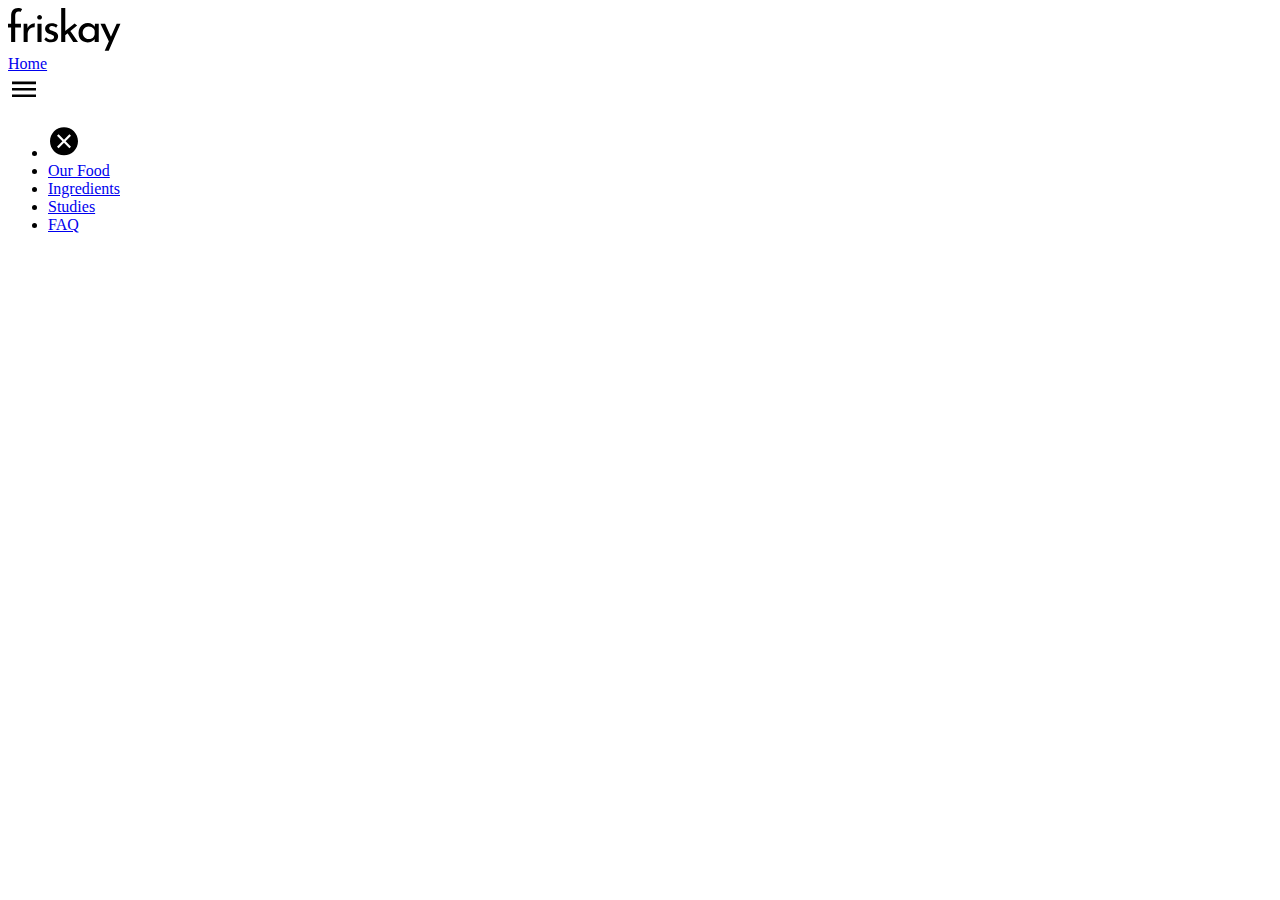
==== index.html @ 44ff91f6 "Homepage header layout" ====
<!DOCTYPE html>
<html lang="en">
<head>
    <meta charset="UTF-8">
    <meta name="viewport" content="width=device-width, initial-scale=1.0">
    <title>Kitty Food</title>
    <link rel="stylesheet" href="css/main.css">
</head>
<body>
    <header>
        <div class="header-left">
            
            <img src = "logo.svg" alt="Friskay Logo">
            <div class="divider"></div>
            <a href="#" class="home hide-mobile">Home</a>

            <nav>
                <a href="#" class="menu-open hide-desktop">
                    <img src="menu.svg" alt="Open menu">
                </a>
                <ul>
                    <li>
                        <a href="#" class="menu-close">
                            <img src="close.svg" alt="Close menu">
                        </a>
                        <li><a href="#">Our Food</a></li>
                        <li><a href="#">Ingredients</a></li>
                        <li><a href="#">Studies</a></li>
                        <li><a href="#">FAQ</a></li>
                    </li>
                </ul>
            </nav>
        </div>
    </header>
    
</body>
</html>
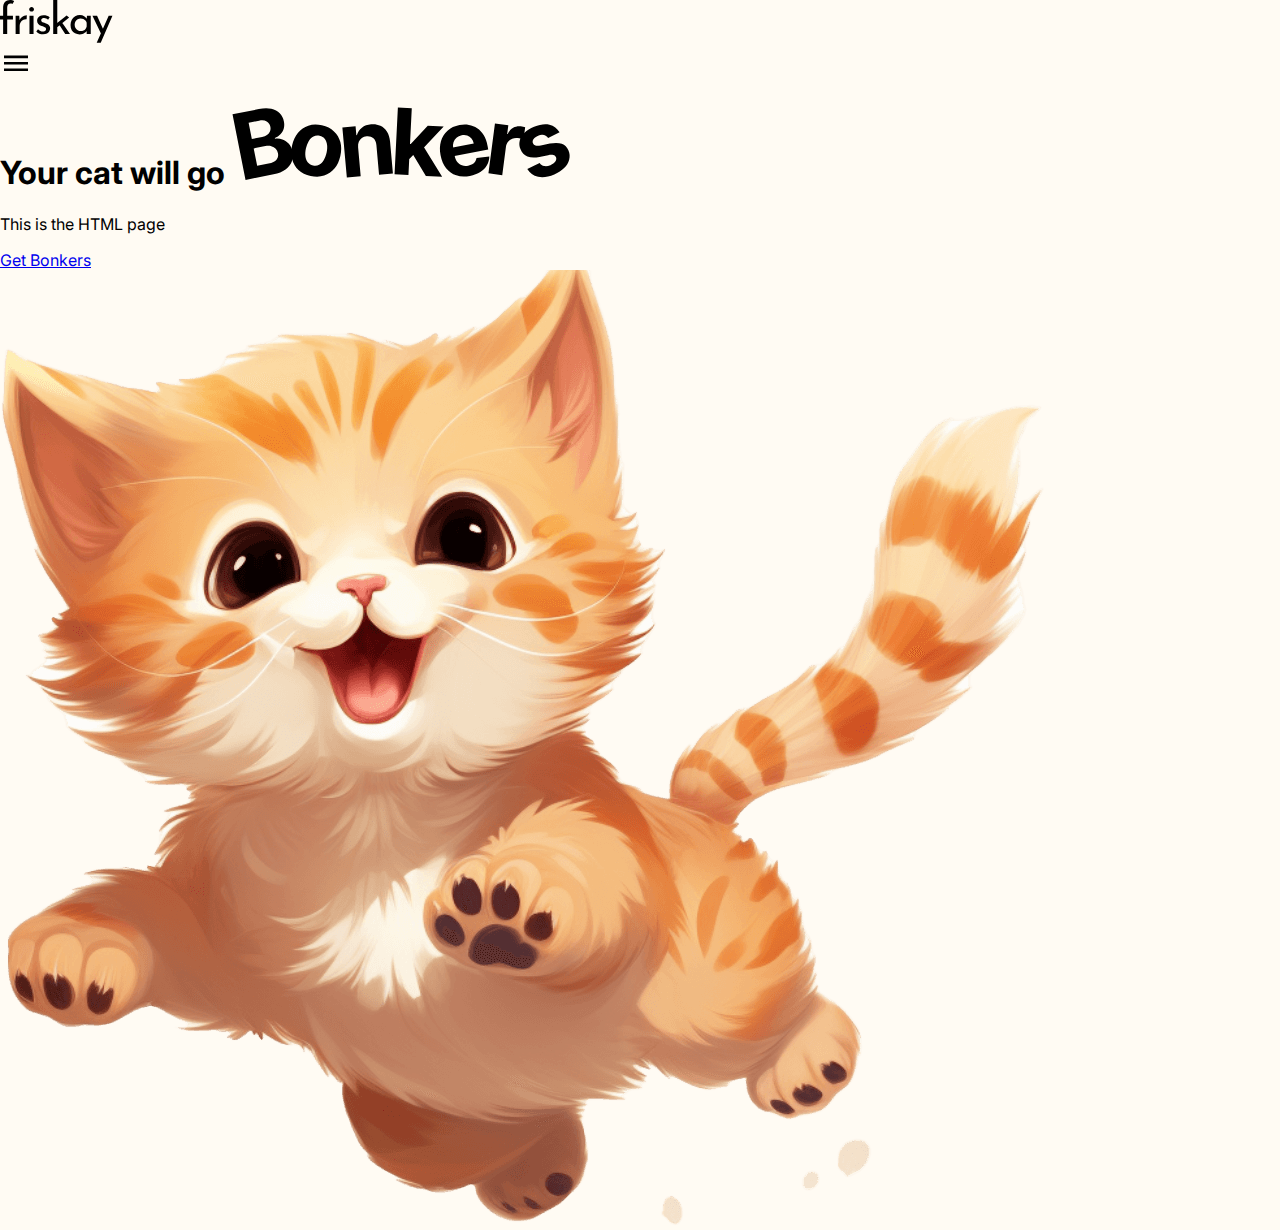
==== commit 42ad663d: "Header changes" ====
--- a/index.html
+++ b/index.html
@@ -4,34 +4,68 @@
     <meta charset="UTF-8">
     <meta name="viewport" content="width=device-width, initial-scale=1.0">
     <title>Kitty Food</title>
+    <link rel="preconnect" href="https://fonts.googleapis.com">
+    <link rel="preconnect" href="https://fonts.gstatic.com" crossorigin>
+    <link href="https://fonts.googleapis.com/css2?family=Inter:wght@100..900&display=swap" rel="stylesheet">
     <link rel="stylesheet" href="css/main.css">
 </head>
 <body>
-    <header>
-        <div class="header-left">
-            
-            <img src = "logo.svg" alt="Friskay Logo">
-            <div class="divider"></div>
-            <a href="#" class="home hide-mobile">Home</a>
+    <div>
+        <header>
+            <div class="header-left">
+                
+                <img src = "logo.svg" alt="Friskay Logo">
+                <div class="divider"></div>
+                <a href="#" class="home hide-mobile">Home</a>
 
-            <nav>
-                <a href="#" class="menu-open hide-desktop">
-                    <img src="menu.svg" alt="Open menu">
-                </a>
-                <ul>
-                    <li>
-                        <a href="#" class="menu-close">
-                            <img src="close.svg" alt="Close menu">
-                        </a>
-                        <li><a href="#">Our Food</a></li>
-                        <li><a href="#">Ingredients</a></li>
-                        <li><a href="#">Studies</a></li>
-                        <li><a href="#">FAQ</a></li>
-                    </li>
-                </ul>
-            </nav>
+                <nav>
+                    <a href="#" class="menu-open hide-desktop">
+                        <img src="menu.svg" alt="Open menu">
+                    </a>
+                    <ul>
+                        <li>
+                            <a href="#" class="menu-close">
+                                <img src="close.svg" alt="Close menu">
+                            </a>
+                            <li><a href="#">Our Food</a></li>
+                            <li><a href="#">Ingredients</a></li>
+                            <li><a href="#">Studies</a></li>
+                            <li><a href="#">FAQ</a></li>
+                        </li>
+                    </ul>
+                </nav>
+            </div>
+        </header>
+
+        <main>
+            <h1>Your cat will go <img src="bonkers.svg" alt="Text that says Bonkers"></h1>
+            <p class="subhead">
+                This is the HTML page
+            </p>
+            <a href="#" class="primary-cta">Get Bonkers</a>
+        </main>
+        
+        <div class="cat-container">
+            <div class="cat">
+                <img src="cat.png" alt="Cat illustration">
+                <div class="inner-circle"></div>
+                <div class="outer-circle"></div>
+            </div>
         </div>
-    </header>
-    
+    </div>
+    <script>
+        const menu = document.querySelector('nav');
+        const menuBtn = document.querySelector('.menu-open');
+        const closeBtn = document.querySelector('.menu-close');
+
+        menuBtn.addEventListener('click', ()=>{
+            menu.classList.add('open')
+        })
+
+        closeBtn.addEventListener('click', ()=>{
+            menu.classList.remove('open')
+        })
+    </script>
+
 </body>
 </html>--- a/css/main.css
+++ b/css/main.css
@@ -0,0 +1,57 @@
+.hide-mobile {
+    display: none;
+}
+
+body {
+    background-color: #FFFBF3;
+    margin: 0;
+    font-family: 'Inter';
+}
+
+.wrap {
+    margin: 2em;
+}
+
+header {
+    display: flex;
+    justify-content: space-between;
+}
+
+nav ul {
+    background-color: white;
+    position: fixed;
+    z-index: 999;
+    top: 0;
+    right: 0;
+    height: 100vh;
+    margin: 0;
+    list-style: none;
+    width: 40%;
+    text-align: right;
+    padding: 2em;
+    transform: translateX(100%);
+    transition: transform 0.5s ease-in-out;
+
+    li {
+        margin: 2em 0;
+        
+        &:nth-of-type(1){
+            margin-bottom: 4em;
+        }
+
+        a {
+            color: black;
+            text-decoration: none;
+            font-weight: bold;
+            font-size: 1.5rem;
+
+            &:hover {
+                text-decoration: underline;
+            }
+        }
+    }
+}
+
+.open {
+    transform: translateX(0%);
+}